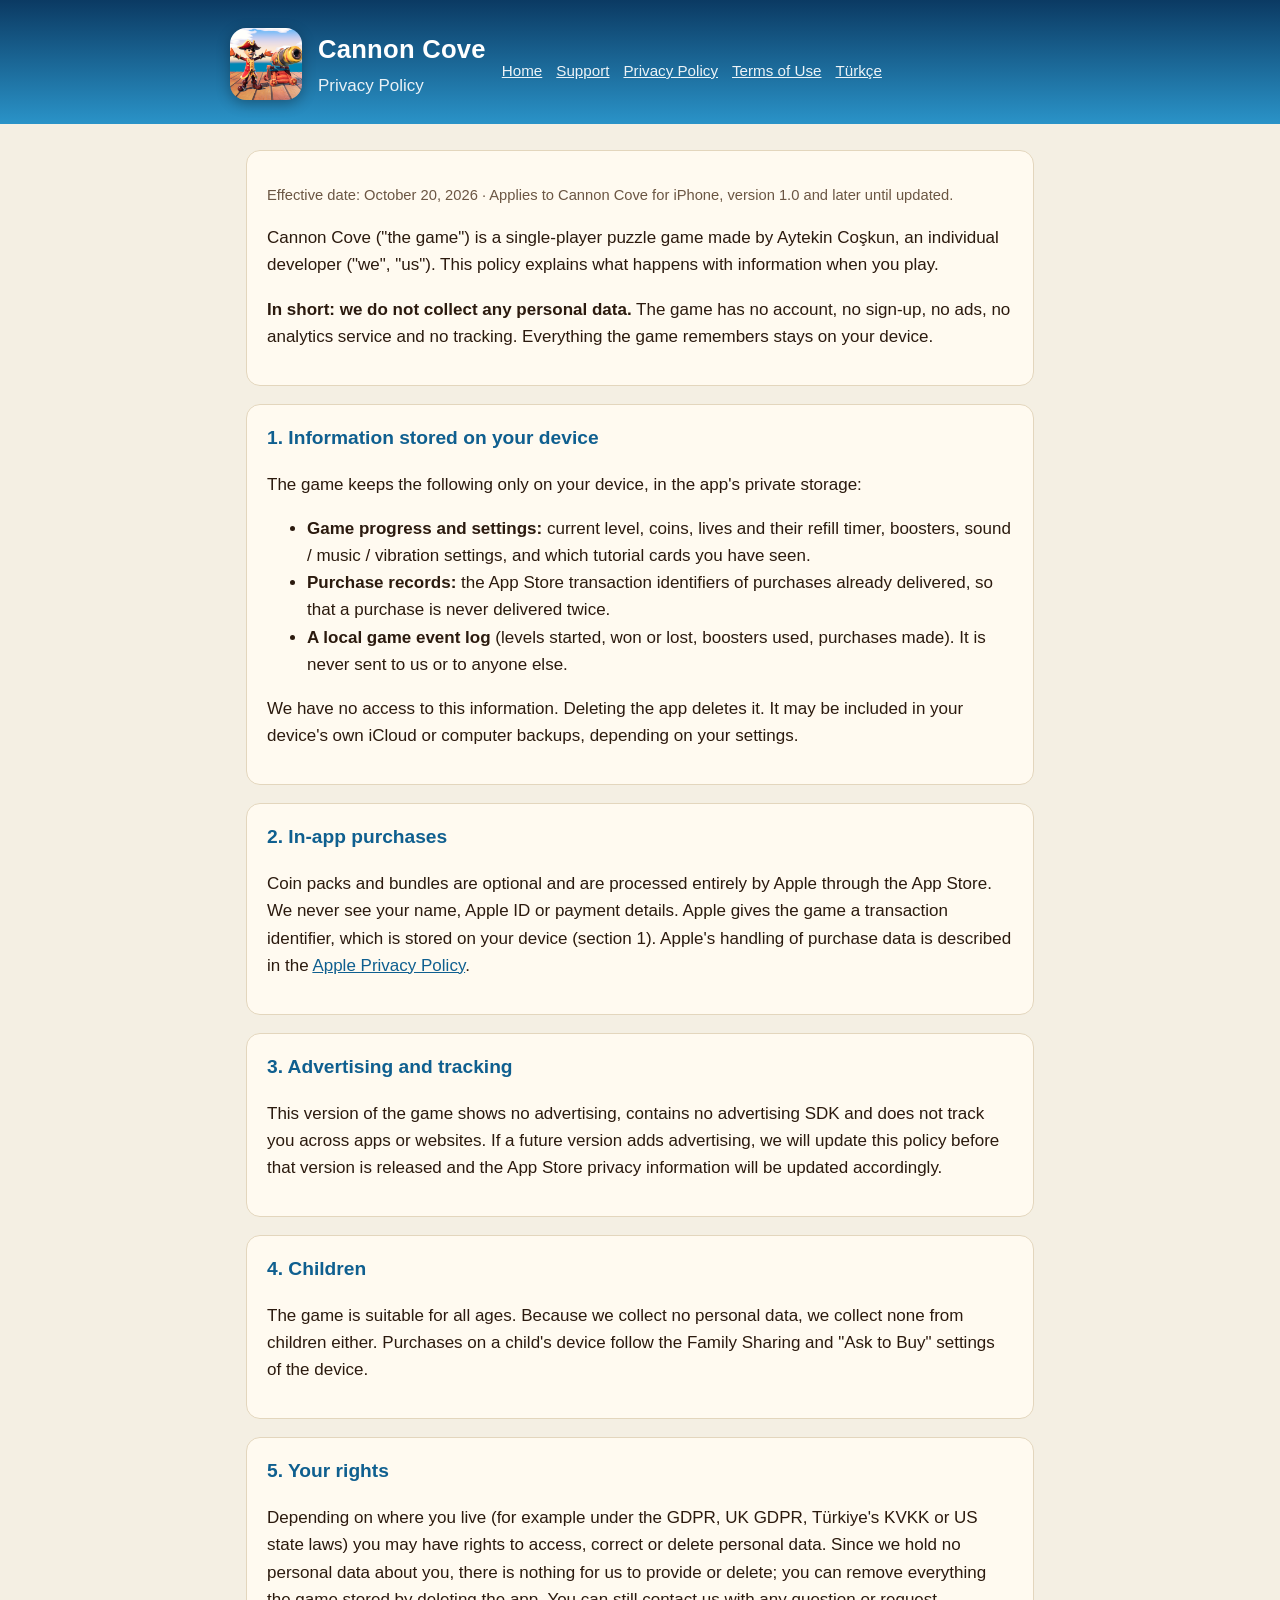
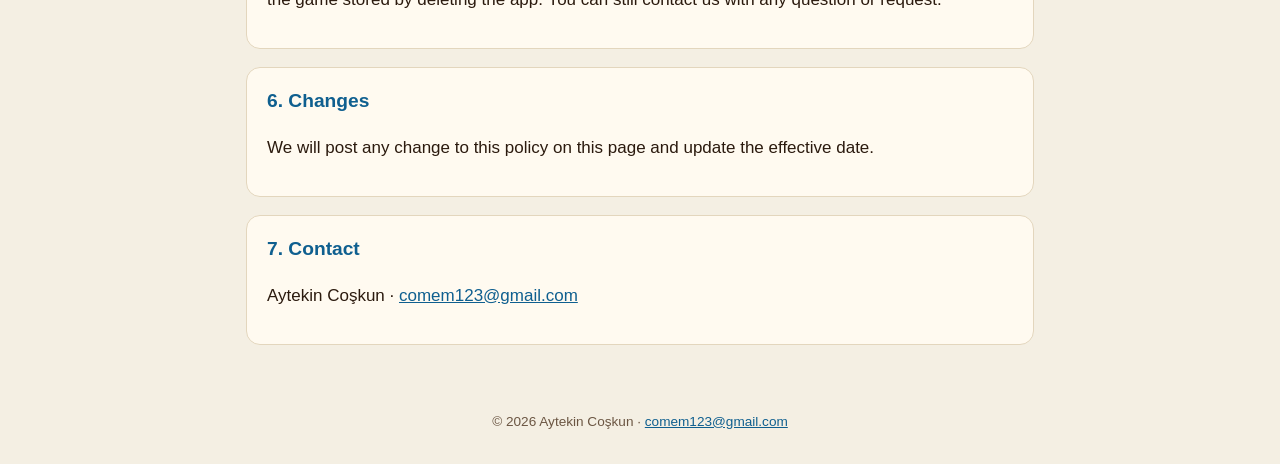
==== privacy.html @ 7d76cf87 "Cannon Cove site" ====
<!doctype html>
<html lang="en">
<head>
<meta charset="utf-8">
<meta name="viewport" content="width=device-width, initial-scale=1">
<title>Cannon Cove – Privacy Policy</title>
<link rel="icon" href="icon.png">
<link rel="stylesheet" href="style.css">
</head>
<body>
<header><div class="wrap">
  <div style="display:flex;gap:16px;align-items:center"><img src="icon.png" alt="Cannon Cove app icon"><div><h1>Cannon Cove</h1><p>Privacy Policy</p></div></div>
  <nav><a href="index.html">Home</a><a href="support.html">Support</a><a href="privacy.html">Privacy Policy</a><a href="terms.html">Terms of Use</a><a href="privacy-tr.html">Türkçe</a></nav>
</div></header>
<main class="wrap">
<section>
  <p class="muted">Effective date: October 20, 2026 · Applies to Cannon Cove for iPhone, version 1.0 and later until updated.</p>
  <p>Cannon Cove ("the game") is a single-player puzzle game made by Aytekin Coşkun, an individual developer
  ("we", "us"). This policy explains what happens with information when you play.</p>
  <p><strong>In short: we do not collect any personal data.</strong> The game has no account, no sign-up, no ads,
  no analytics service and no tracking. Everything the game remembers stays on your device.</p>
</section>
<section>
  <h2>1. Information stored on your device</h2>
  <p>The game keeps the following only on your device, in the app's private storage:</p>
  <ul>
    <li><strong>Game progress and settings:</strong> current level, coins, lives and their refill timer, boosters,
    sound / music / vibration settings, and which tutorial cards you have seen.</li>
    <li><strong>Purchase records:</strong> the App Store transaction identifiers of purchases already delivered, so that
    a purchase is never delivered twice.</li>
    <li><strong>A local game event log</strong> (levels started, won or lost, boosters used, purchases made). It is
    never sent to us or to anyone else.</li>
  </ul>
  <p>We have no access to this information. Deleting the app deletes it. It may be included in your device's own
  iCloud or computer backups, depending on your settings.</p>
</section>
<section>
  <h2>2. In-app purchases</h2>
  <p>Coin packs and bundles are optional and are processed entirely by Apple through the App Store. We never see your
  name, Apple ID or payment details. Apple gives the game a transaction identifier, which is stored on your device
  (section 1). Apple's handling of purchase data is described in the
  <a href="https://www.apple.com/legal/privacy/">Apple Privacy Policy</a>.</p>
</section>
<section>
  <h2>3. Advertising and tracking</h2>
  <p>This version of the game shows no advertising, contains no advertising SDK and does not track you across apps or
  websites. If a future version adds advertising, we will update this policy before that version is released and the
  App Store privacy information will be updated accordingly.</p>
</section>
<section>
  <h2>4. Children</h2>
  <p>The game is suitable for all ages. Because we collect no personal data, we collect none from children either.
  Purchases on a child's device follow the Family Sharing and "Ask to Buy" settings of the device.</p>
</section>
<section>
  <h2>5. Your rights</h2>
  <p>Depending on where you live (for example under the GDPR, UK GDPR, Türkiye's KVKK or US state laws) you may have
  rights to access, correct or delete personal data. Since we hold no personal data about you, there is nothing for us
  to provide or delete; you can remove everything the game stored by deleting the app. You can still contact us with
  any question or request.</p>
</section>
<section>
  <h2>6. Changes</h2>
  <p>We will post any change to this policy on this page and update the effective date.</p>
</section>
<section>
  <h2>7. Contact</h2>
  <p>Aytekin Coşkun · <a href="mailto:comem123@gmail.com">comem123@gmail.com</a></p>
</section>
</main>
<footer>© 2026 Aytekin Coşkun · <a href="mailto:comem123@gmail.com">comem123@gmail.com</a></footer>
</body>
</html>
---- style.css ----
:root {
  --bg: #f4efe3; --card: #fffaf0; --ink: #2b1a0e; --muted: #6b5643; --accent: #0f5f8f;
  --gold: #e0a21b; --line: #e3d6bd;
}
@media (prefers-color-scheme: dark) {
  :root { --bg: #0c1f2e; --card: #12293b; --ink: #f3ead8; --muted: #b9a990; --accent: #6cc3f0;
    --gold: #ffd54a; --line: #24445c; }
}
* { box-sizing: border-box; }
body { margin: 0; background: var(--bg); color: var(--ink);
  font: 17px/1.6 -apple-system, BlinkMacSystemFont, "Segoe UI", Roboto, Helvetica, Arial, sans-serif; }
header { background: linear-gradient(180deg, #0b3a63, #2a93c8); color: #fff; padding: 28px 16px 24px; }
header .wrap { display: flex; gap: 16px; align-items: center; }
header img { width: 72px; height: 72px; border-radius: 16px; box-shadow: 0 4px 14px rgba(0,0,0,.3); }
header h1 { margin: 0; font-size: 1.6rem; letter-spacing: .01em; }
header p { margin: 2px 0 0; opacity: .9; }
nav { margin-top: 14px; display: flex; flex-wrap: wrap; gap: 14px; font-size: .95rem; }
nav a { color: #fff; opacity: .92; }
.wrap { max-width: 820px; margin: 0 auto; }
main { padding: 8px 16px 48px; }
section, .card { background: var(--card); border: 1px solid var(--line); border-radius: 14px; padding: 18px 20px; margin: 18px 0; }
h2 { font-size: 1.2rem; margin: 0 0 8px; color: var(--accent); }
h3 { font-size: 1.02rem; margin: 16px 0 4px; }
a { color: var(--accent); }
.muted { color: var(--muted); font-size: .92rem; }
.shots { display: grid; grid-template-columns: repeat(auto-fit, minmax(160px, 1fr)); gap: 12px; }
.shots img { width: 100%; border-radius: 12px; display: block; }
.button { display: inline-block; background: var(--gold); color: #2b1a0e; text-decoration: none; font-weight: 700;
  padding: 10px 18px; border-radius: 999px; }
table { border-collapse: collapse; width: 100%; font-size: .95rem; }
td, th { border-bottom: 1px solid var(--line); padding: 6px 4px; text-align: left; vertical-align: top; }
footer { text-align: center; color: var(--muted); font-size: .85rem; padding: 0 16px 32px; }
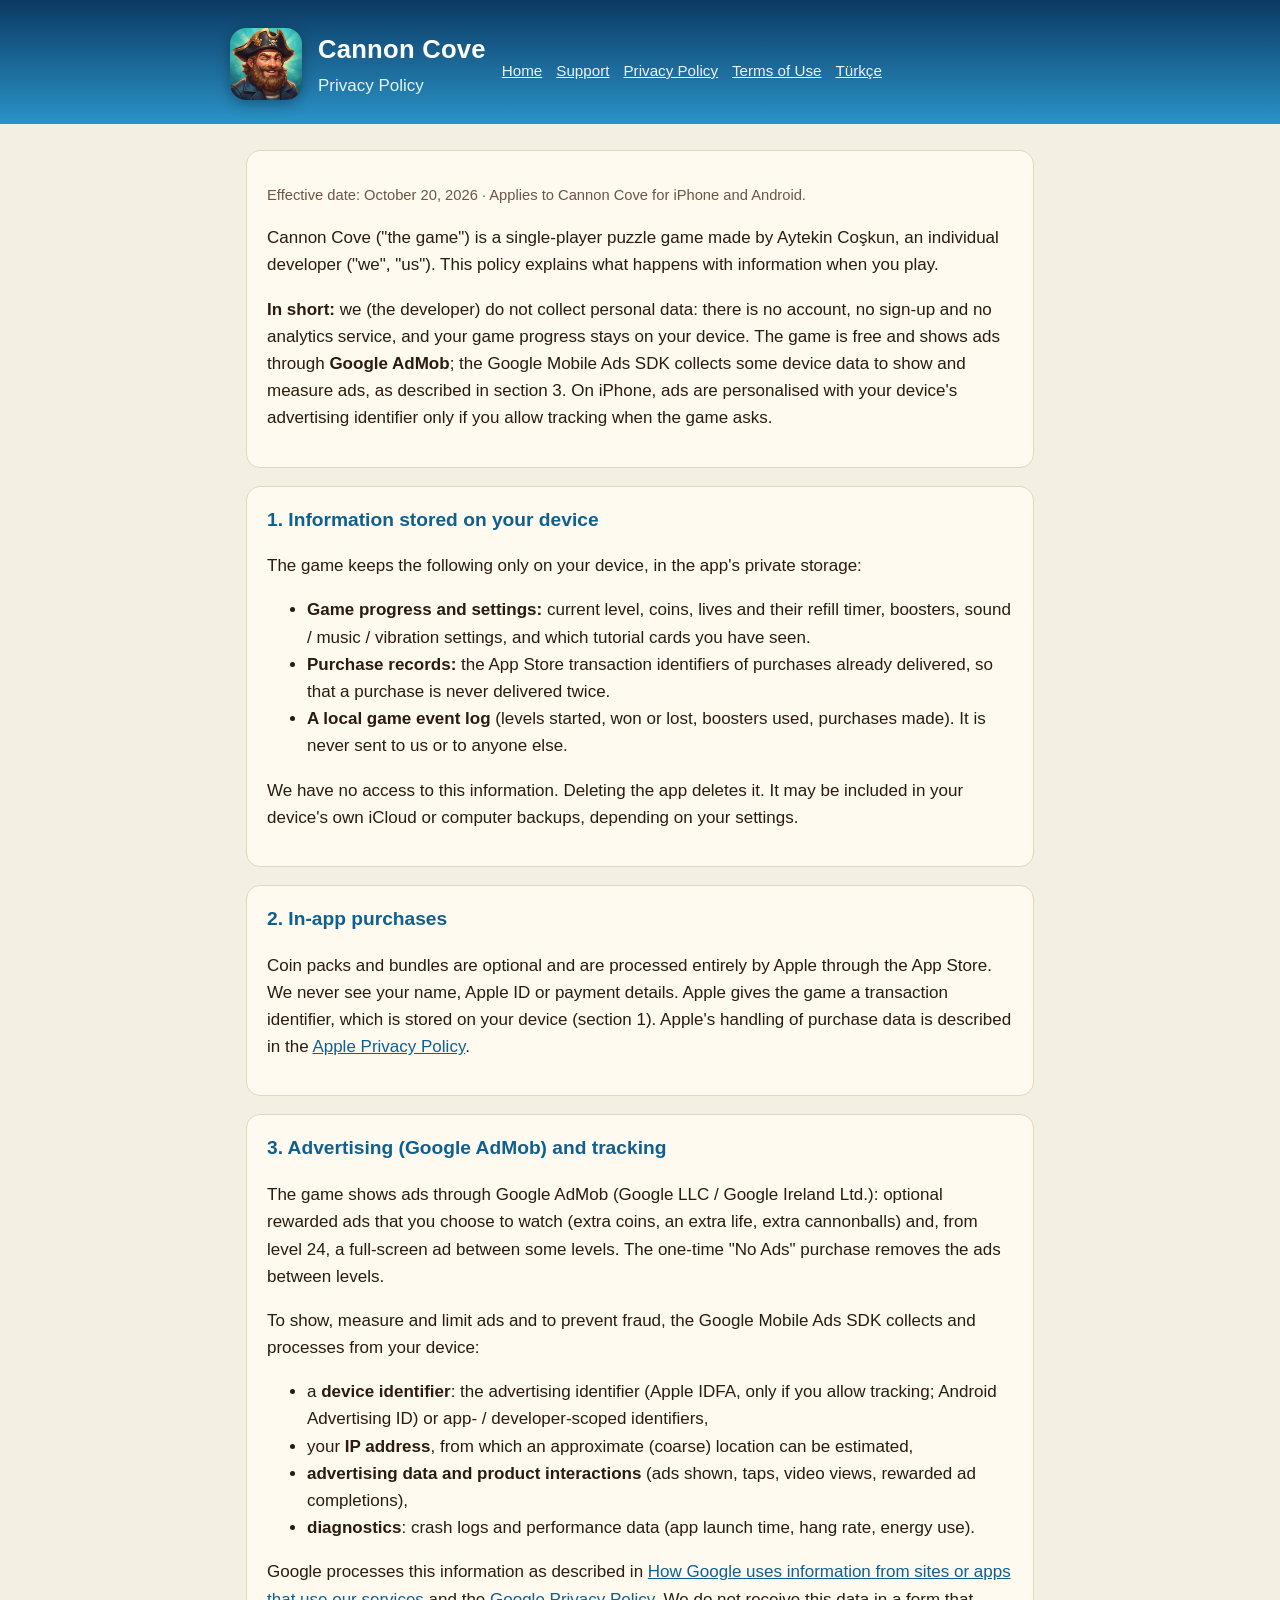
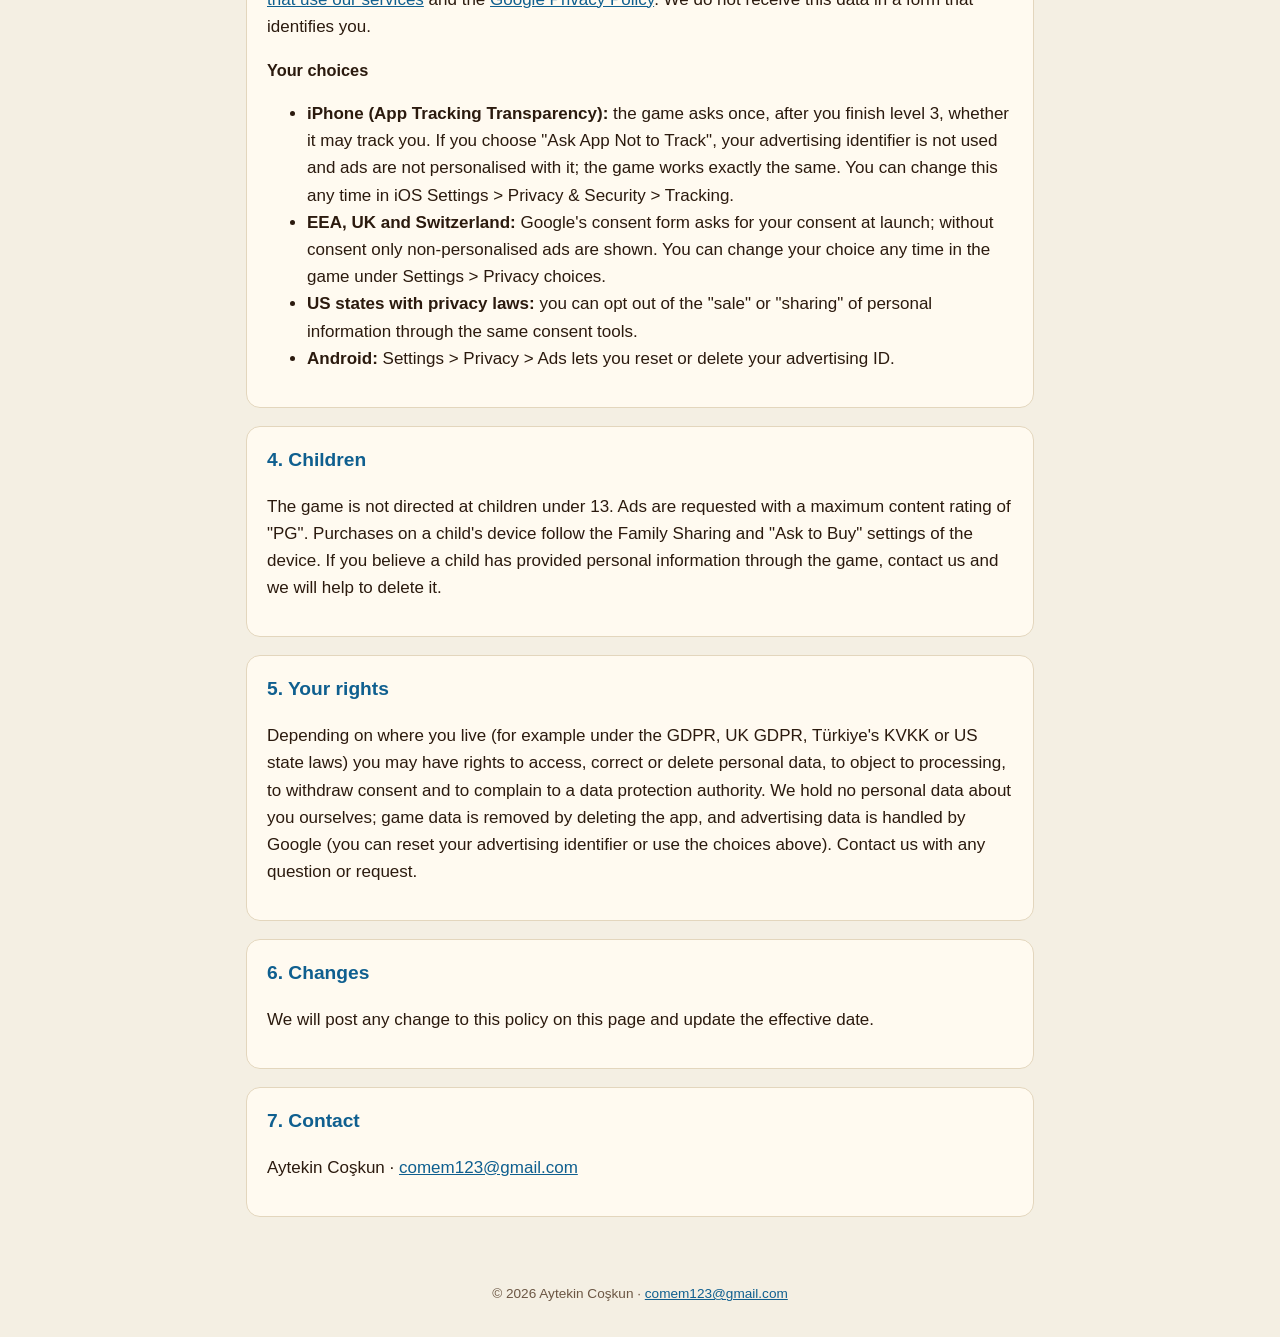
==== commit cd1a4860: "Cannon Cove site" ====
--- a/privacy.html
+++ b/privacy.html
@@ -14,11 +14,14 @@
 </div></header>
 <main class="wrap">
 <section>
-  <p class="muted">Effective date: October 20, 2026 · Applies to Cannon Cove for iPhone, version 1.0 and later until updated.</p>
+  <p class="muted">Effective date: October 20, 2026 · Applies to Cannon Cove for iPhone and Android.</p>
   <p>Cannon Cove ("the game") is a single-player puzzle game made by Aytekin Coşkun, an individual developer
   ("we", "us"). This policy explains what happens with information when you play.</p>
-  <p><strong>In short: we do not collect any personal data.</strong> The game has no account, no sign-up, no ads,
-  no analytics service and no tracking. Everything the game remembers stays on your device.</p>
+  <p><strong>In short:</strong> we (the developer) do not collect personal data: there is no account, no sign-up
+  and no analytics service, and your game progress stays on your device. The game is free and shows ads through
+  <strong>Google AdMob</strong>; the Google Mobile Ads SDK collects some device data to show and measure ads, as
+  described in section 3. On iPhone, ads are personalised with your device's advertising identifier only if you allow
+  tracking when the game asks.</p>
 </section>
 <section>
   <h2>1. Information stored on your device</h2>
@@ -42,22 +45,48 @@
   <a href="https://www.apple.com/legal/privacy/">Apple Privacy Policy</a>.</p>
 </section>
 <section>
-  <h2>3. Advertising and tracking</h2>
-  <p>This version of the game shows no advertising, contains no advertising SDK and does not track you across apps or
-  websites. If a future version adds advertising, we will update this policy before that version is released and the
-  App Store privacy information will be updated accordingly.</p>
+  <h2>3. Advertising (Google AdMob) and tracking</h2>
+  <p>The game shows ads through Google AdMob (Google LLC / Google Ireland Ltd.): optional rewarded ads that you choose to
+  watch (extra coins, an extra life, extra cannonballs) and, from level 24, a full-screen ad between some levels. The
+  one-time "No Ads" purchase removes the ads between levels.</p>
+  <p>To show, measure and limit ads and to prevent fraud, the Google Mobile Ads SDK collects and processes from your
+  device:</p>
+  <ul>
+    <li>a <strong>device identifier</strong>: the advertising identifier (Apple IDFA, only if you allow tracking; Android
+    Advertising ID) or app- / developer-scoped identifiers,</li>
+    <li>your <strong>IP address</strong>, from which an approximate (coarse) location can be estimated,</li>
+    <li><strong>advertising data and product interactions</strong> (ads shown, taps, video views, rewarded ad completions),</li>
+    <li><strong>diagnostics</strong>: crash logs and performance data (app launch time, hang rate, energy use).</li>
+  </ul>
+  <p>Google processes this information as described in
+  <a href="https://policies.google.com/technologies/partner-sites">How Google uses information from sites or apps that use
+  our services</a> and the <a href="https://policies.google.com/privacy">Google Privacy Policy</a>. We do not receive
+  this data in a form that identifies you.</p>
+  <h3>Your choices</h3>
+  <ul>
+    <li><strong>iPhone (App Tracking Transparency):</strong> the game asks once, after you finish level 3, whether it may
+    track you. If you choose "Ask App Not to Track", your advertising identifier is not used and ads are not personalised
+    with it; the game works exactly the same. You can change this any time in iOS Settings &gt; Privacy &amp; Security &gt; Tracking.</li>
+    <li><strong>EEA, UK and Switzerland:</strong> Google's consent form asks for your consent at launch; without consent
+    only non-personalised ads are shown. You can change your choice any time in the game under Settings &gt; Privacy choices.</li>
+    <li><strong>US states with privacy laws:</strong> you can opt out of the "sale" or "sharing" of personal information
+    through the same consent tools.</li>
+    <li><strong>Android:</strong> Settings &gt; Privacy &gt; Ads lets you reset or delete your advertising ID.</li>
+  </ul>
 </section>
 <section>
   <h2>4. Children</h2>
-  <p>The game is suitable for all ages. Because we collect no personal data, we collect none from children either.
-  Purchases on a child's device follow the Family Sharing and "Ask to Buy" settings of the device.</p>
+  <p>The game is not directed at children under 13. Ads are requested with a maximum content rating of "PG". Purchases on a
+  child's device follow the Family Sharing and "Ask to Buy" settings of the device. If you believe a child has provided
+  personal information through the game, contact us and we will help to delete it.</p>
 </section>
 <section>
   <h2>5. Your rights</h2>
   <p>Depending on where you live (for example under the GDPR, UK GDPR, Türkiye's KVKK or US state laws) you may have
-  rights to access, correct or delete personal data. Since we hold no personal data about you, there is nothing for us
-  to provide or delete; you can remove everything the game stored by deleting the app. You can still contact us with
-  any question or request.</p>
+  rights to access, correct or delete personal data, to object to processing, to withdraw consent and to complain to a
+  data protection authority. We hold no personal data about you ourselves; game data is removed by deleting the app, and
+  advertising data is handled by Google (you can reset your advertising identifier or use the choices above). Contact us
+  with any question or request.</p>
 </section>
 <section>
   <h2>6. Changes</h2>
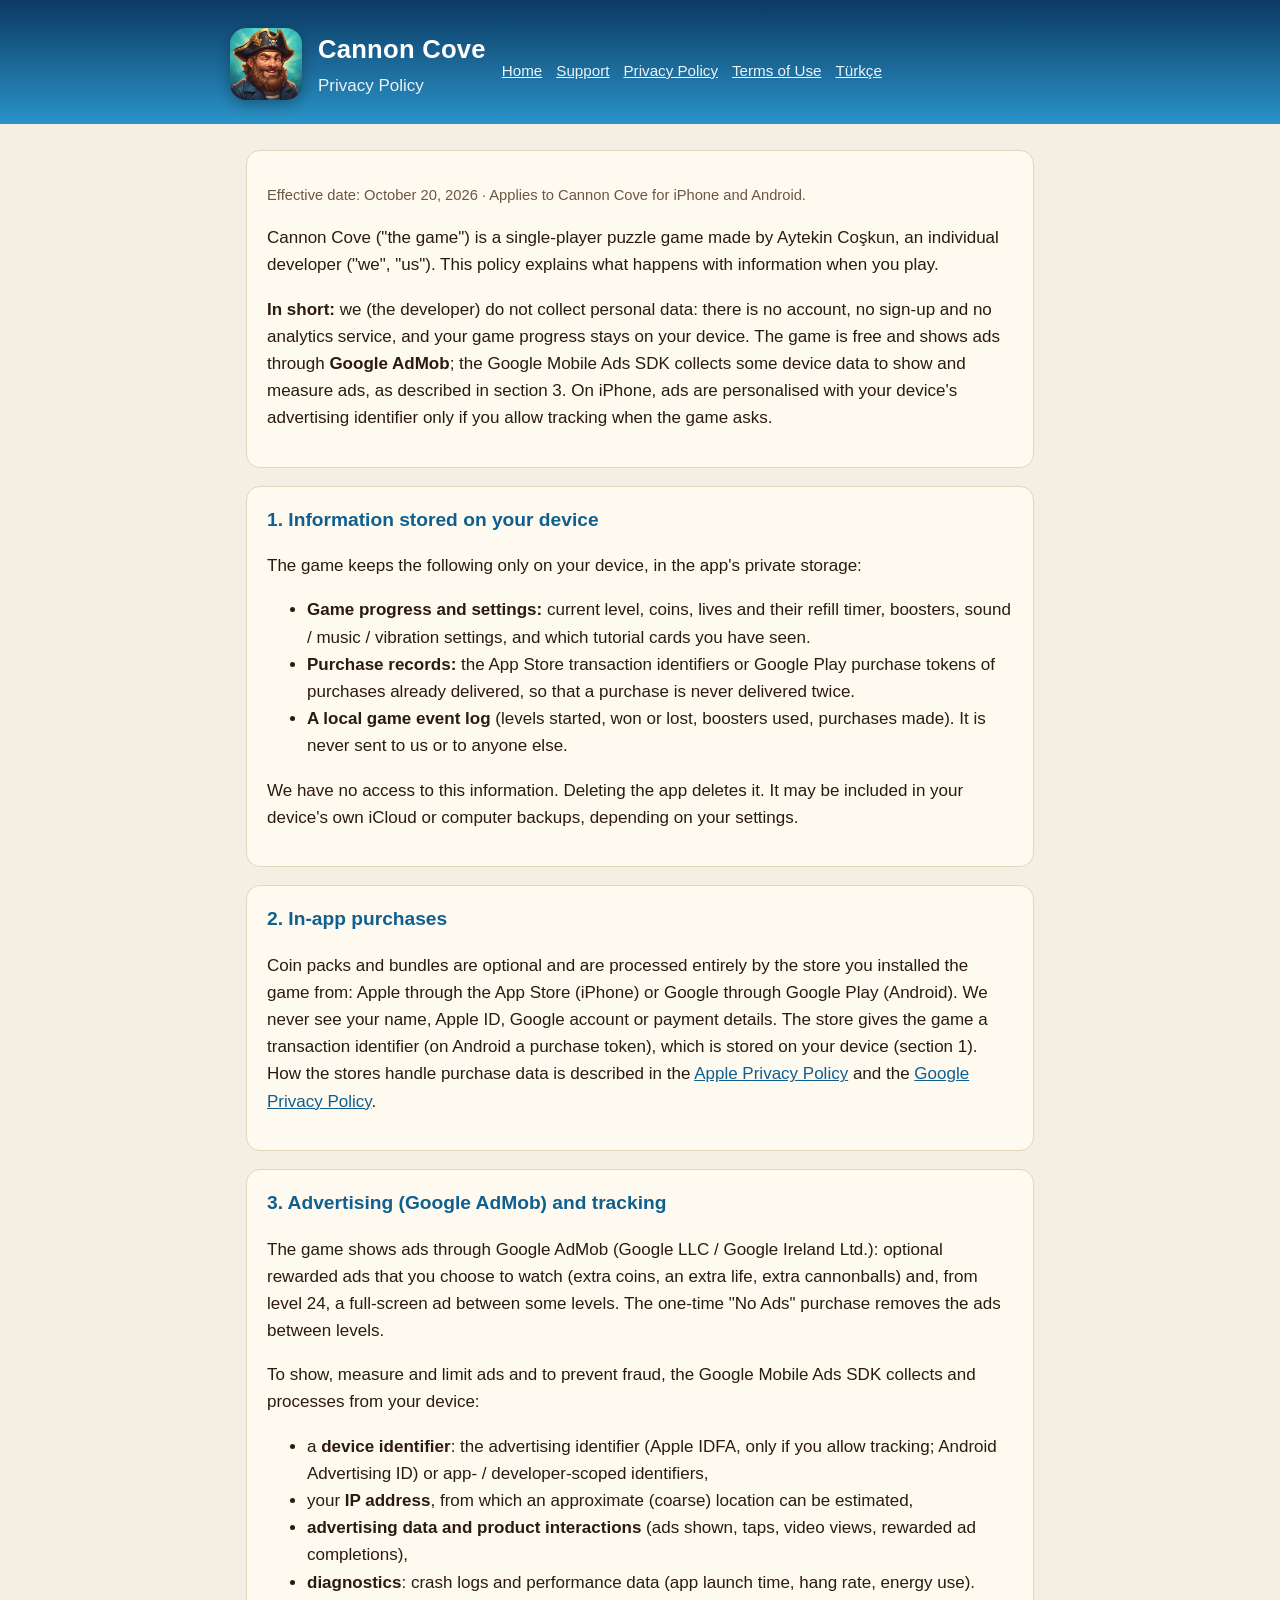
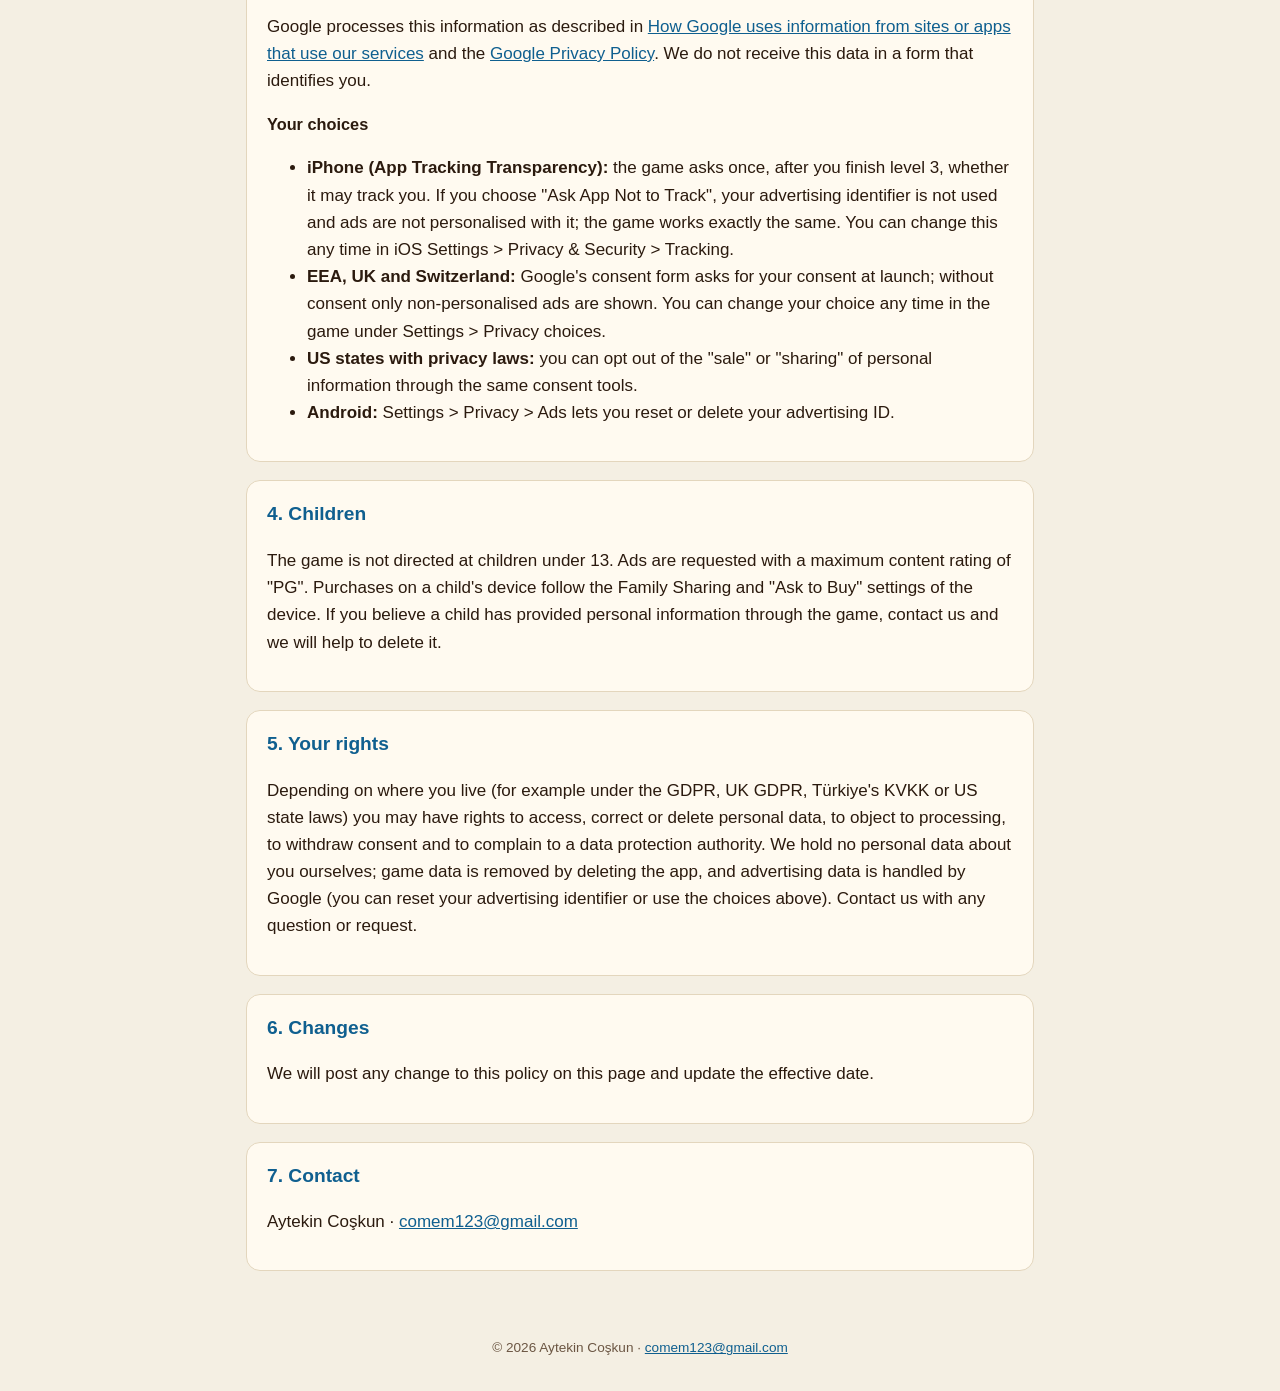
==== commit 3c3af66d: "Cannon Cove site" ====
--- a/privacy.html
+++ b/privacy.html
@@ -29,7 +29,7 @@
   <ul>
     <li><strong>Game progress and settings:</strong> current level, coins, lives and their refill timer, boosters,
     sound / music / vibration settings, and which tutorial cards you have seen.</li>
-    <li><strong>Purchase records:</strong> the App Store transaction identifiers of purchases already delivered, so that
+    <li><strong>Purchase records:</strong> the App Store transaction identifiers or Google Play purchase tokens of purchases already delivered, so that
     a purchase is never delivered twice.</li>
     <li><strong>A local game event log</strong> (levels started, won or lost, boosters used, purchases made). It is
     never sent to us or to anyone else.</li>
@@ -39,10 +39,12 @@
 </section>
 <section>
   <h2>2. In-app purchases</h2>
-  <p>Coin packs and bundles are optional and are processed entirely by Apple through the App Store. We never see your
-  name, Apple ID or payment details. Apple gives the game a transaction identifier, which is stored on your device
-  (section 1). Apple's handling of purchase data is described in the
-  <a href="https://www.apple.com/legal/privacy/">Apple Privacy Policy</a>.</p>
+  <p>Coin packs and bundles are optional and are processed entirely by the store you installed the game from: Apple
+  through the App Store (iPhone) or Google through Google Play (Android). We never see your name, Apple ID, Google
+  account or payment details. The store gives the game a transaction identifier (on Android a purchase token), which is
+  stored on your device (section 1). How the stores handle purchase data is described in the
+  <a href="https://www.apple.com/legal/privacy/">Apple Privacy Policy</a> and the
+  <a href="https://policies.google.com/privacy">Google Privacy Policy</a>.</p>
 </section>
 <section>
   <h2>3. Advertising (Google AdMob) and tracking</h2>
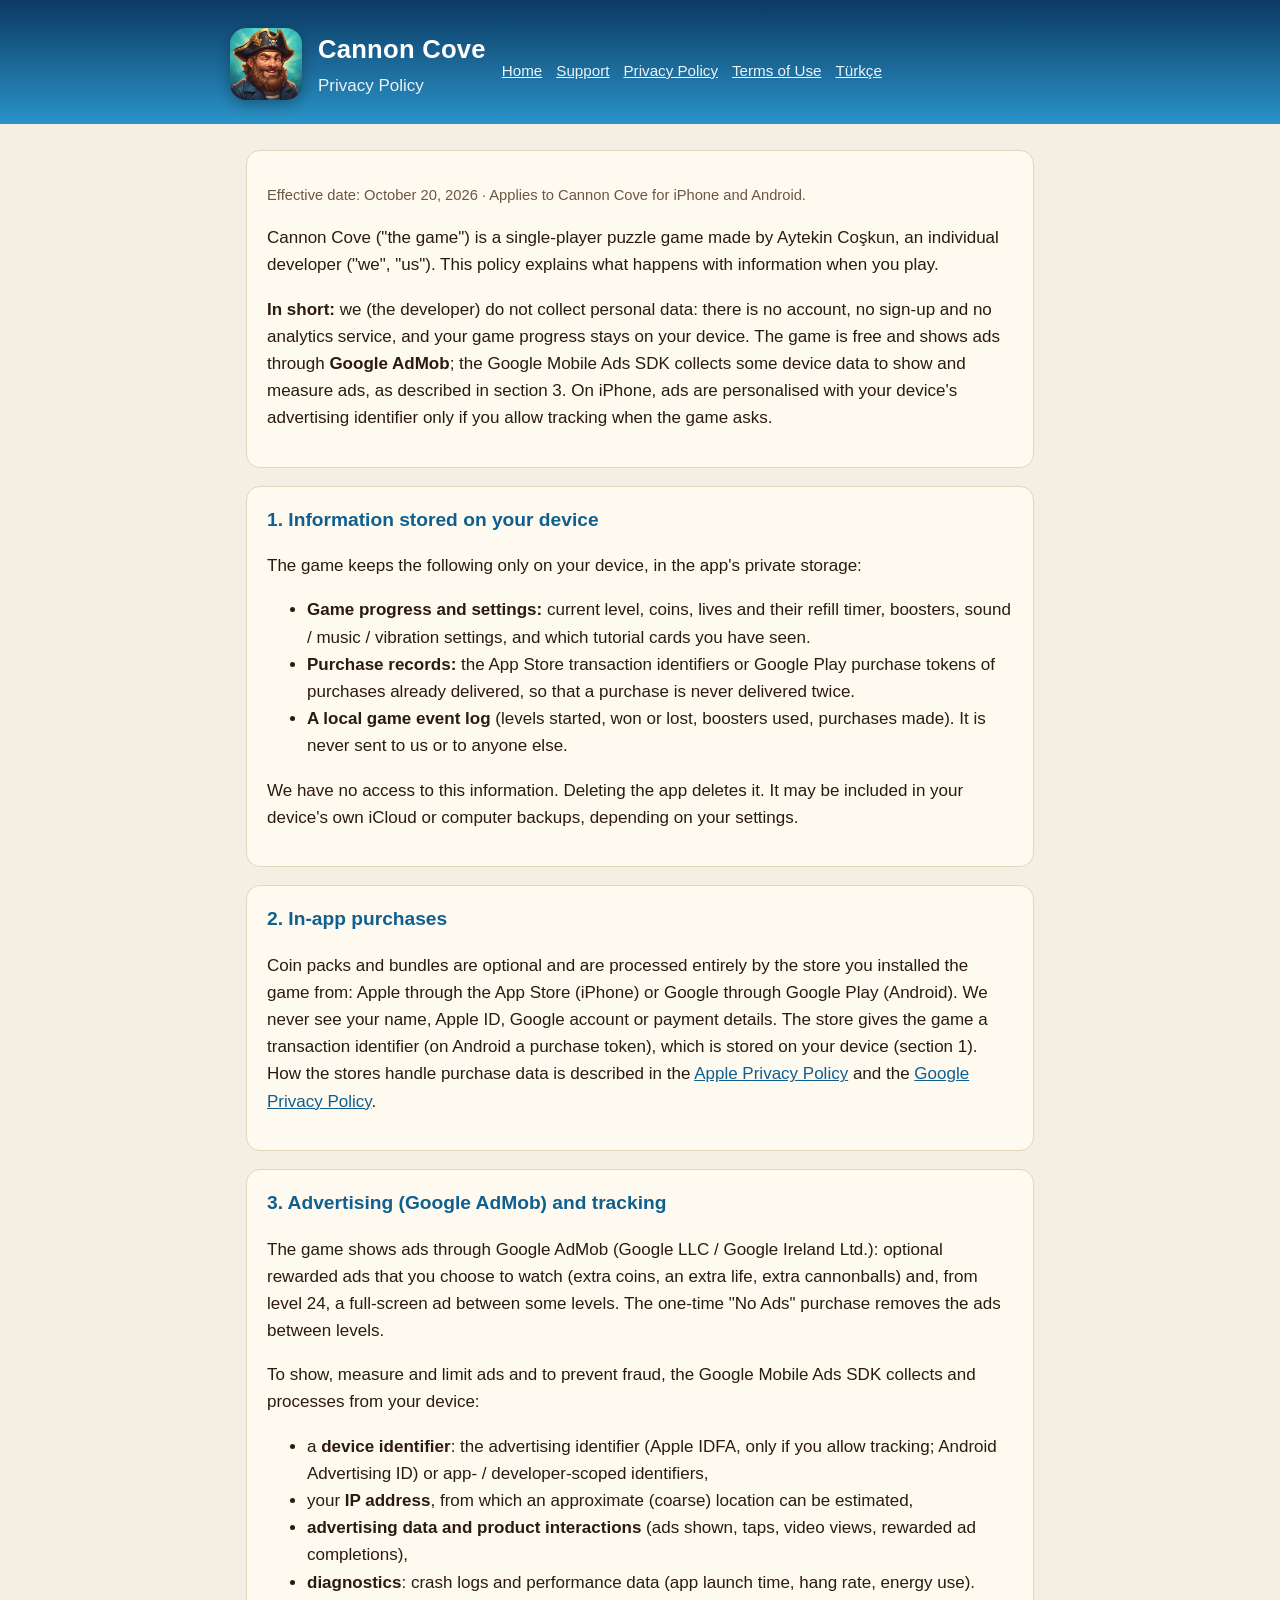
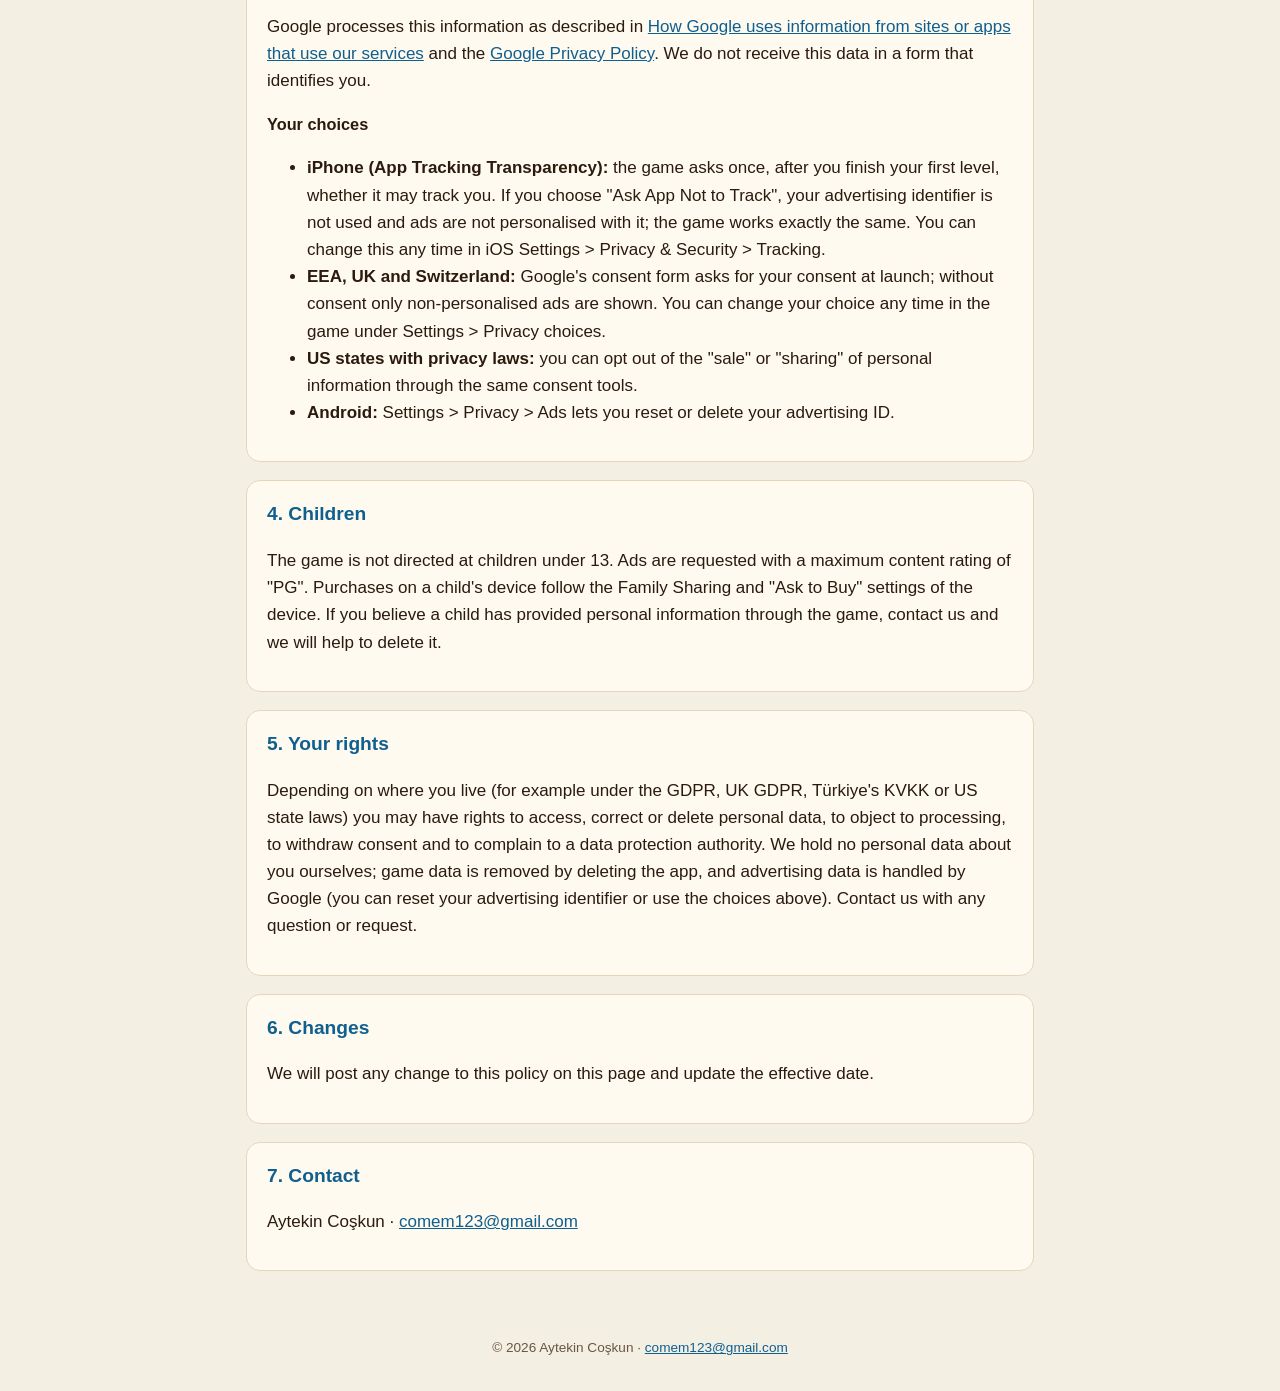
==== commit 8e9a73a2: "Cannon Cove site" ====
--- a/privacy.html
+++ b/privacy.html
@@ -66,7 +66,7 @@
   this data in a form that identifies you.</p>
   <h3>Your choices</h3>
   <ul>
-    <li><strong>iPhone (App Tracking Transparency):</strong> the game asks once, after you finish level 3, whether it may
+    <li><strong>iPhone (App Tracking Transparency):</strong> the game asks once, after you finish your first level, whether it may
     track you. If you choose "Ask App Not to Track", your advertising identifier is not used and ads are not personalised
     with it; the game works exactly the same. You can change this any time in iOS Settings &gt; Privacy &amp; Security &gt; Tracking.</li>
     <li><strong>EEA, UK and Switzerland:</strong> Google's consent form asks for your consent at launch; without consent
